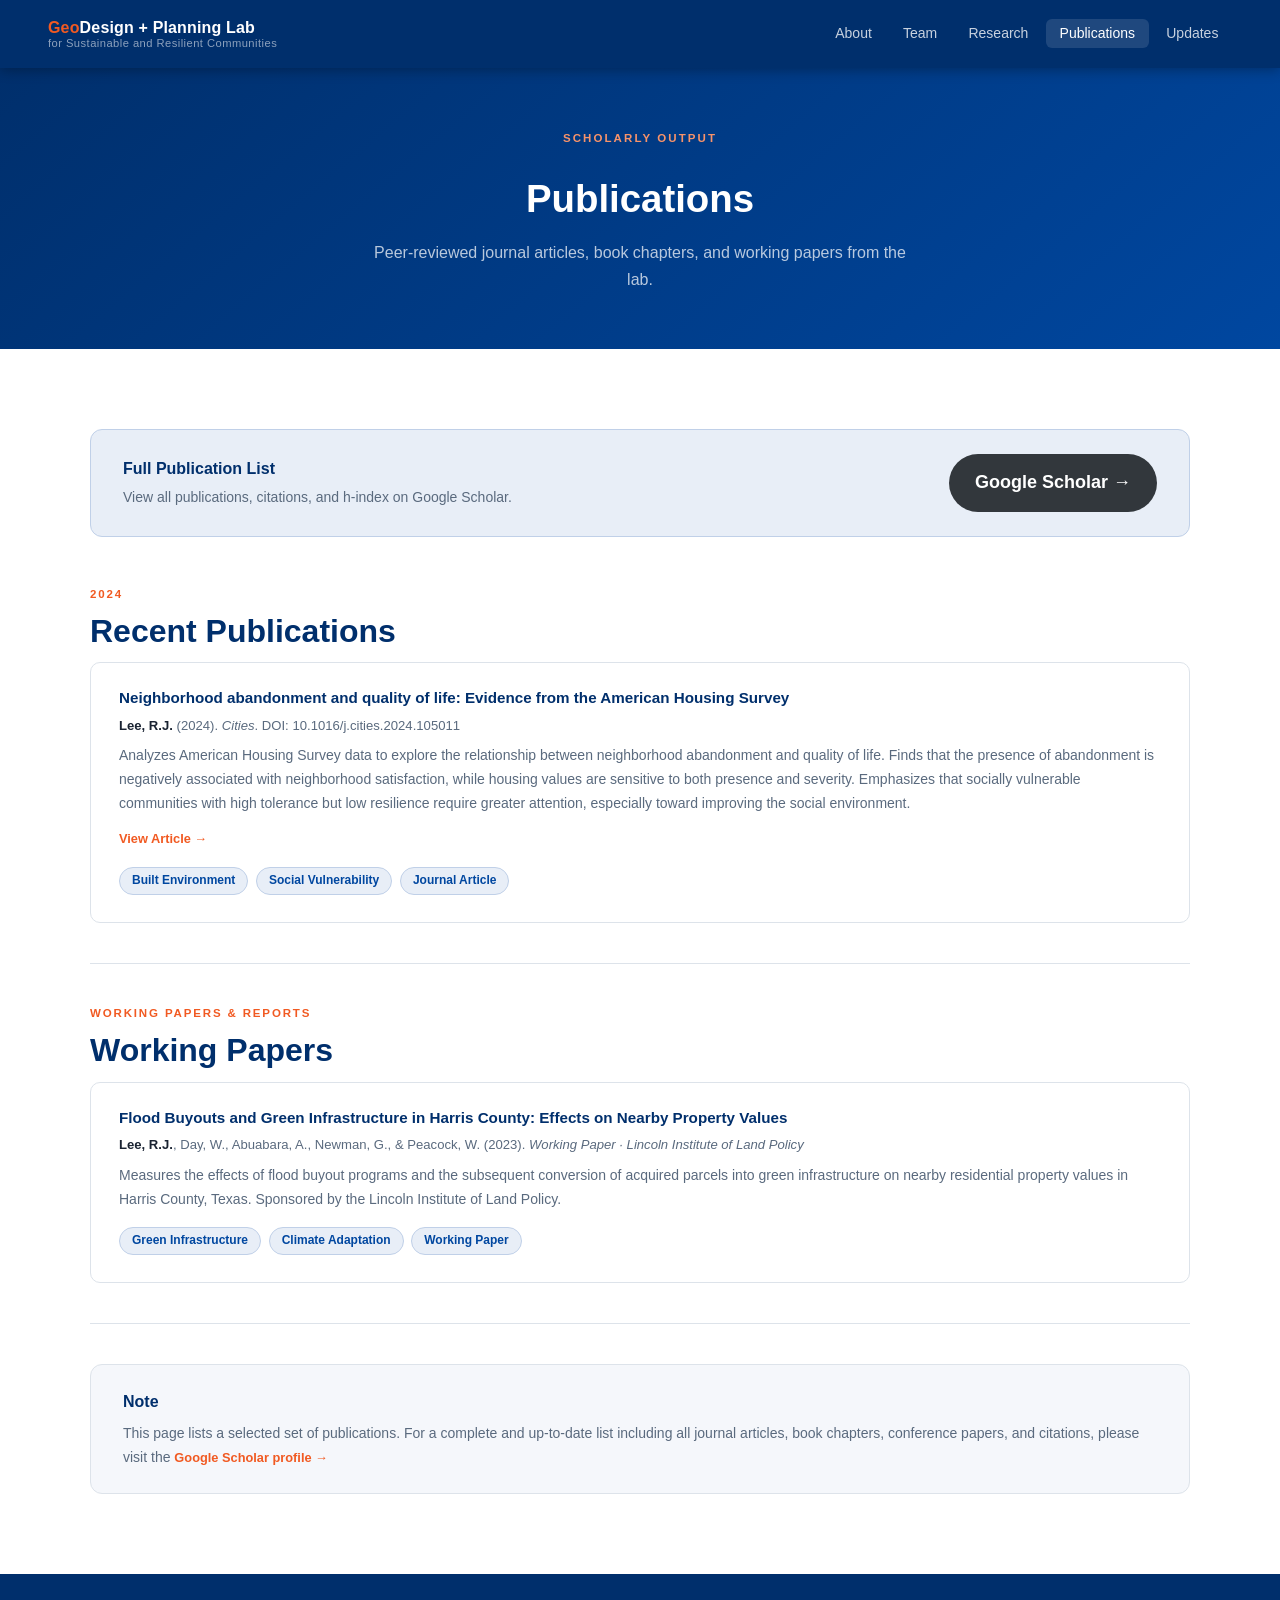
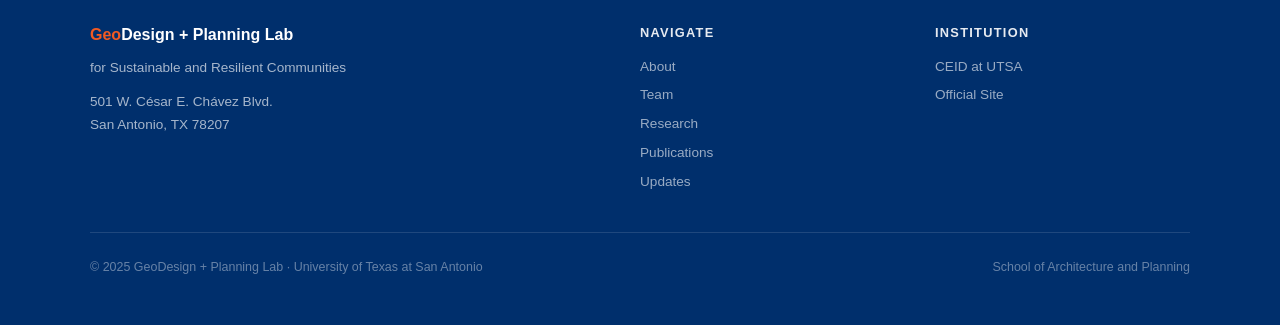
==== publications.html @ 4f8ce58e "Add full multi-page GeoDesign Lab website" ====
<!DOCTYPE html>
<html lang="en">
<head>
  <meta charset="UTF-8" />
  <meta name="viewport" content="width=device-width, initial-scale=1.0" />
  <title>Publications | GeoDesign + Planning Lab</title>
  <link rel="stylesheet" href="style.css" />
</head>
<body>

  <nav>
    <a class="nav-brand" href="index.html">
      <span class="brand-main"><span>Geo</span>Design + Planning Lab</span>
      <span class="brand-sub">for Sustainable and Resilient Communities</span>
    </a>
    <ul class="nav-links">
      <li><a href="about.html">About</a></li>
      <li><a href="team.html">Team</a></li>
      <li><a href="research.html">Research</a></li>
      <li><a href="publications.html" class="active">Publications</a></li>
      <li><a href="updates.html">Updates</a></li>
    </ul>
  </nav>

  <div class="page-hero">
    <span class="eyebrow">Scholarly Output</span>
    <h1>Publications</h1>
    <p>Peer-reviewed journal articles, book chapters, and working papers from the lab.</p>
  </div>

  <!-- SCHOLAR LINK -->
  <section class="section-white">
    <div class="inner">
      <div style="background:var(--blue-light);border:1px solid #c0d0e8;border-radius:12px;padding:1.5rem 2rem;display:flex;align-items:center;justify-content:space-between;flex-wrap:wrap;gap:1rem;margin-bottom:3rem;">
        <div>
          <div style="font-weight:700;color:var(--blue);margin-bottom:0.25rem;">Full Publication List</div>
          <div style="font-size:0.875rem;color:var(--muted);">View all publications, citations, and h-index on Google Scholar.</div>
        </div>
        <a class="btn btn-dark" href="https://scholar.google.com/citations?hl=en&user=A4CMrP0AAAAJ&view_op=list_works&sortby=pubdate" target="_blank">Google Scholar →</a>
      </div>

      <div class="section-eyebrow">2024</div>
      <h2 class="section-title">Recent Publications</h2>

      <div class="pub-entry">
        <h3>Neighborhood abandonment and quality of life: Evidence from the American Housing Survey</h3>
        <div class="pub-meta"><strong>Lee, R.J.</strong> (2024). <em>Cities</em>. DOI: 10.1016/j.cities.2024.105011</div>
        <p style="font-size:0.875rem;color:var(--muted);line-height:1.7;margin-bottom:0.6rem;">
          Analyzes American Housing Survey data to explore the relationship between neighborhood abandonment
          and quality of life. Finds that the presence of abandonment is negatively associated with
          neighborhood satisfaction, while housing values are sensitive to both presence and severity.
          Emphasizes that socially vulnerable communities with high tolerance but low resilience require
          greater attention, especially toward improving the social environment.
        </p>
        <a class="pub-link" href="https://doi.org/10.1016/j.cities.2024.105011" target="_blank">View Article →</a>
        <div style="margin-top:0.75rem;">
          <span class="tag">Built Environment</span>
          <span class="tag">Social Vulnerability</span>
          <span class="tag">Journal Article</span>
        </div>
      </div>

      <hr class="divider" />

      <div class="section-eyebrow">Working Papers &amp; Reports</div>
      <h2 class="section-title" style="margin-top:0.5rem;">Working Papers</h2>

      <div class="pub-entry">
        <h3>Flood Buyouts and Green Infrastructure in Harris County: Effects on Nearby Property Values</h3>
        <div class="pub-meta"><strong>Lee, R.J.</strong>, Day, W., Abuabara, A., Newman, G., &amp; Peacock, W. (2023). <em>Working Paper · Lincoln Institute of Land Policy</em></div>
        <p style="font-size:0.875rem;color:var(--muted);line-height:1.7;margin-bottom:0.6rem;">
          Measures the effects of flood buyout programs and the subsequent conversion of acquired parcels
          into green infrastructure on nearby residential property values in Harris County, Texas.
          Sponsored by the Lincoln Institute of Land Policy.
        </p>
        <div style="margin-top:0.75rem;">
          <span class="tag">Green Infrastructure</span>
          <span class="tag">Climate Adaptation</span>
          <span class="tag">Working Paper</span>
        </div>
      </div>

      <hr class="divider" />

      <div style="background:var(--bg);border:1px solid var(--border);border-radius:12px;padding:1.5rem 2rem;margin-top:1rem;">
        <div style="font-weight:700;color:var(--blue);margin-bottom:0.4rem;">Note</div>
        <p style="font-size:0.875rem;color:var(--muted);line-height:1.7;">
          This page lists a selected set of publications. For a complete and up-to-date list including
          all journal articles, book chapters, conference papers, and citations, please visit the
          <a class="pub-link" href="https://scholar.google.com/citations?hl=en&user=A4CMrP0AAAAJ&view_op=list_works&sortby=pubdate" target="_blank">Google Scholar profile →</a>
        </p>
      </div>

    </div>
  </section>

  <footer>
    <div class="footer-inner">
      <div>
        <div class="footer-brand"><span>Geo</span>Design + Planning Lab</div>
        <p style="margin-top:0.4rem;">for Sustainable and Resilient Communities</p>
        <p style="margin-top:0.75rem;">501 W. César E. Chávez Blvd.<br>San Antonio, TX 78207</p>
      </div>
      <div class="footer-col">
        <h4>Navigate</h4>
        <ul>
          <li><a href="about.html">About</a></li>
          <li><a href="team.html">Team</a></li>
          <li><a href="research.html">Research</a></li>
          <li><a href="publications.html">Publications</a></li>
          <li><a href="updates.html">Updates</a></li>
        </ul>
      </div>
      <div class="footer-col">
        <h4>Institution</h4>
        <ul>
          <li><a href="https://ceid.utsa.edu" target="_blank">CEID at UTSA</a></li>
          <li><a href="https://ceid.utsa.edu/geodesign-lab/" target="_blank">Official Site</a></li>
        </ul>
      </div>
    </div>
    <div class="footer-bottom">
      <span>© 2025 GeoDesign + Planning Lab · University of Texas at San Antonio</span>
      <span>School of Architecture and Planning</span>
    </div>
  </footer>

</body>
</html>
---- style.css ----
/* ── RESET ── */
*, *::before, *::after { box-sizing: border-box; margin: 0; padding: 0; }

/* ── TOKENS ── */
:root {
  --blue:        #002f6c;
  --blue-mid:    #0047a0;
  --blue-light:  #e8eef7;
  --orange:      #f15a22;
  --orange-light:#f7936a;
  --white:       #ffffff;
  --bg:          #f5f7fb;
  --text:        #1a2332;
  --muted:       #5a6a7e;
  --border:      #dde3ea;
  --card:        #ffffff;
  --pill-dark:   #32373c;
}

html { scroll-behavior: smooth; }

body {
  font-family: Helvetica, Arial, sans-serif;
  background: var(--bg);
  color: var(--text);
  line-height: 1.65;
  font-size: 16px;
}

/* ── NAV ── */
nav {
  background: var(--blue);
  position: sticky;
  top: 0;
  z-index: 200;
  display: flex;
  align-items: center;
  justify-content: space-between;
  padding: 0 3rem;
  height: 68px;
  box-shadow: 0 2px 12px rgba(0,0,0,0.3);
}

.nav-brand {
  display: flex;
  flex-direction: column;
  text-decoration: none;
  line-height: 1.2;
}

.nav-brand .brand-main {
  color: var(--white);
  font-size: 1rem;
  font-weight: 700;
  letter-spacing: 0.01em;
}

.nav-brand .brand-main span { color: var(--orange); }

.nav-brand .brand-sub {
  color: rgba(255,255,255,0.55);
  font-size: 0.7rem;
  letter-spacing: 0.04em;
}

.nav-links {
  display: flex;
  gap: 0.25rem;
  list-style: none;
}

.nav-links a {
  color: rgba(255,255,255,0.78);
  text-decoration: none;
  font-size: 0.875rem;
  font-weight: 500;
  padding: 0.4rem 0.85rem;
  border-radius: 6px;
  transition: background 0.15s, color 0.15s;
}

.nav-links a:hover,
.nav-links a.active {
  background: rgba(255,255,255,0.12);
  color: var(--white);
}

/* ── HERO ── */
.hero {
  background: linear-gradient(140deg, var(--blue) 0%, #0047a0 55%, #00356b 100%);
  color: var(--white);
  padding: 5.5rem 3rem 5rem;
  text-align: center;
}

.hero-inner { max-width: 820px; margin: 0 auto; }

.eyebrow {
  display: inline-block;
  font-size: 0.72rem;
  font-weight: 700;
  letter-spacing: 0.18em;
  text-transform: uppercase;
  color: var(--orange-light);
  margin-bottom: 1.2rem;
}

.hero h1 {
  font-size: clamp(1.9rem, 4.5vw, 3rem);
  font-weight: 800;
  line-height: 1.15;
  margin-bottom: 1.25rem;
}

.hero h1 em {
  font-style: normal;
  color: var(--orange);
}

.hero p {
  font-size: 1.05rem;
  color: rgba(255,255,255,0.75);
  max-width: 620px;
  margin: 0 auto 2.25rem;
}

/* ── PAGE HERO (subpages) ── */
.page-hero {
  background: linear-gradient(140deg, var(--blue) 0%, #0047a0 100%);
  color: var(--white);
  padding: 3.5rem 3rem;
  text-align: center;
}

.page-hero h1 {
  font-size: clamp(1.6rem, 3.5vw, 2.4rem);
  font-weight: 800;
  margin-bottom: 0.6rem;
}

.page-hero p {
  color: rgba(255,255,255,0.72);
  font-size: 1rem;
  max-width: 560px;
  margin: 0 auto;
}

/* ── BUTTONS ── */
.btn {
  display: inline-block;
  padding: calc(0.667em + 2px) calc(1.333em + 2px);
  border-radius: 9999px;
  font-size: 1.125em;
  font-weight: 600;
  text-decoration: none;
  transition: opacity 0.15s, transform 0.12s;
  cursor: pointer;
  border: none;
}

.btn:hover { opacity: 0.85; transform: translateY(-1px); }

.btn-dark  { background: var(--pill-dark); color: var(--white); }
.btn-orange{ background: var(--orange);    color: var(--white); }
.btn-outline{
  background: transparent;
  border: 2px solid rgba(255,255,255,0.55);
  color: var(--white);
}

/* ── SECTIONS ── */
section { padding: 5rem 3rem; }
.section-white { background: var(--white); }
.section-blue  { background: var(--blue); color: var(--white); }

.inner { max-width: 1100px; margin: 0 auto; }

.section-eyebrow {
  font-size: 0.72rem;
  font-weight: 700;
  letter-spacing: 0.16em;
  text-transform: uppercase;
  color: var(--orange);
  margin-bottom: 0.5rem;
}

.section-title {
  font-size: clamp(1.45rem, 2.8vw, 2rem);
  font-weight: 800;
  color: var(--blue);
  margin-bottom: 0.75rem;
  line-height: 1.2;
}

.section-title.light { color: var(--white); }

.section-desc {
  color: var(--muted);
  font-size: 1rem;
  max-width: 680px;
  margin-bottom: 2.5rem;
}

.section-desc.light { color: rgba(255,255,255,0.72); }

/* ── CARDS ── */
.grid-4 { display: grid; grid-template-columns: repeat(auto-fit, minmax(220px, 1fr)); gap: 1.5rem; }
.grid-3 { display: grid; grid-template-columns: repeat(auto-fit, minmax(280px, 1fr)); gap: 1.5rem; }
.grid-2 { display: grid; grid-template-columns: repeat(auto-fit, minmax(340px, 1fr)); gap: 2rem; }

.card {
  background: var(--card);
  border: 1px solid var(--border);
  border-radius: 12px;
  padding: 1.75rem;
  transition: box-shadow 0.2s, transform 0.15s;
}

.card:hover {
  box-shadow: 0 8px 28px rgba(0,0,0,0.1);
  transform: translateY(-2px);
}

.card-top-bar { border-top: 4px solid var(--orange); border-radius: 12px 12px 0 0; }

.card-icon {
  width: 48px; height: 48px;
  background: rgba(241,90,34,0.1);
  border-radius: 10px;
  display: flex; align-items: center; justify-content: center;
  font-size: 1.5rem;
  margin-bottom: 1rem;
}

.card h3 {
  font-size: 1rem;
  font-weight: 700;
  color: var(--blue);
  margin-bottom: 0.5rem;
}

.card p {
  font-size: 0.875rem;
  color: var(--muted);
  line-height: 1.7;
}

/* ── TAGS ── */
.tag {
  display: inline-block;
  background: var(--blue-light);
  color: var(--blue-mid);
  border: 1px solid #c0d0e8;
  border-radius: 9999px;
  padding: 0.2rem 0.75rem;
  font-size: 0.75rem;
  font-weight: 600;
  margin: 0.2rem 0.2rem 0.2rem 0;
}

.tag-orange {
  background: rgba(241,90,34,0.1);
  color: var(--orange);
  border-color: rgba(241,90,34,0.25);
}

/* ── TEAM CARDS ── */
.team-card {
  background: var(--card);
  border: 1px solid var(--border);
  border-radius: 12px;
  overflow: hidden;
  transition: box-shadow 0.2s, transform 0.15s;
}

.team-card:hover {
  box-shadow: 0 8px 28px rgba(0,0,0,0.1);
  transform: translateY(-2px);
}

.team-avatar {
  background: linear-gradient(135deg, var(--blue), var(--blue-mid));
  height: 140px;
  display: flex; align-items: center; justify-content: center;
  font-size: 2.5rem;
  font-weight: 800;
  color: var(--white);
  letter-spacing: 0.02em;
}

.team-info { padding: 1.4rem; }

.team-info h3 {
  font-size: 1rem;
  font-weight: 700;
  color: var(--blue);
  margin-bottom: 0.2rem;
}

.team-role {
  font-size: 0.8rem;
  color: var(--orange);
  font-weight: 600;
  margin-bottom: 0.75rem;
}

.team-bio {
  font-size: 0.845rem;
  color: var(--muted);
  line-height: 1.65;
}

/* ── RESEARCH PROJECT ── */
.project-card {
  background: var(--card);
  border: 1px solid var(--border);
  border-left: 5px solid var(--orange);
  border-radius: 0 12px 12px 0;
  padding: 1.75rem;
  margin-bottom: 1.25rem;
  transition: box-shadow 0.2s;
}

.project-card:hover { box-shadow: 0 6px 20px rgba(0,0,0,0.09); }

.project-card h3 {
  font-size: 1rem;
  font-weight: 700;
  color: var(--blue);
  margin-bottom: 0.4rem;
}

.project-team {
  font-size: 0.8rem;
  color: var(--muted);
  margin-bottom: 0.6rem;
  font-style: italic;
}

.project-card p {
  font-size: 0.875rem;
  color: var(--muted);
  margin-bottom: 0.75rem;
  line-height: 1.7;
}

.tag-row { display: flex; flex-wrap: wrap; gap: 0.3rem; }

/* ── PUBLICATIONS ── */
.pub-entry {
  background: var(--card);
  border: 1px solid var(--border);
  border-radius: 10px;
  padding: 1.5rem 1.75rem;
  margin-bottom: 1rem;
  transition: box-shadow 0.2s;
}

.pub-entry:hover { box-shadow: 0 4px 16px rgba(0,0,0,0.08); }

.pub-entry h3 {
  font-size: 0.95rem;
  font-weight: 700;
  color: var(--blue);
  margin-bottom: 0.35rem;
  line-height: 1.45;
}

.pub-meta {
  font-size: 0.82rem;
  color: var(--muted);
  margin-bottom: 0.5rem;
}

.pub-meta strong { color: var(--text); }

.pub-link {
  font-size: 0.8rem;
  color: var(--orange);
  text-decoration: none;
  font-weight: 600;
}

.pub-link:hover { text-decoration: underline; }

/* ── UPDATES ── */
.update-card {
  background: var(--card);
  border: 1px solid var(--border);
  border-radius: 12px;
  padding: 1.75rem;
  margin-bottom: 1.5rem;
}

.update-date {
  font-size: 0.78rem;
  font-weight: 700;
  color: var(--orange);
  letter-spacing: 0.06em;
  text-transform: uppercase;
  margin-bottom: 0.5rem;
}

.update-card h3 {
  font-size: 1.05rem;
  font-weight: 700;
  color: var(--blue);
  margin-bottom: 0.6rem;
}

.update-card p {
  font-size: 0.9rem;
  color: var(--muted);
  line-height: 1.7;
}

/* ── AFFILIATIONS STRIP ── */
.affil-strip {
  display: flex;
  flex-wrap: wrap;
  gap: 1rem;
  margin-top: 1.5rem;
}

.affil-badge {
  background: var(--blue-light);
  color: var(--blue);
  border: 1px solid #c0d0e8;
  border-radius: 8px;
  padding: 0.5rem 1.1rem;
  font-size: 0.83rem;
  font-weight: 600;
}

/* ── FOOTER ── */
footer {
  background: var(--blue);
  color: rgba(255,255,255,0.65);
  padding: 3rem;
  font-size: 0.85rem;
}

.footer-inner {
  max-width: 1100px;
  margin: 0 auto;
  display: grid;
  grid-template-columns: 2fr 1fr 1fr;
  gap: 2.5rem;
}

.footer-brand { color: var(--white); font-size: 1rem; font-weight: 700; margin-bottom: 0.5rem; }
.footer-brand span { color: var(--orange); }

.footer-col h4 {
  color: rgba(255,255,255,0.9);
  font-size: 0.8rem;
  font-weight: 700;
  letter-spacing: 0.1em;
  text-transform: uppercase;
  margin-bottom: 0.75rem;
}

.footer-col ul { list-style: none; }
.footer-col ul li { margin-bottom: 0.4rem; }
.footer-col ul a {
  color: rgba(255,255,255,0.6);
  text-decoration: none;
  font-size: 0.85rem;
  transition: color 0.15s;
}
.footer-col ul a:hover { color: var(--orange-light); }

.footer-bottom {
  max-width: 1100px;
  margin: 2rem auto 0;
  padding-top: 1.5rem;
  border-top: 1px solid rgba(255,255,255,0.12);
  display: flex;
  justify-content: space-between;
  align-items: center;
  font-size: 0.78rem;
  color: rgba(255,255,255,0.4);
  flex-wrap: wrap;
  gap: 0.5rem;
}

/* ── DIVIDER ── */
.divider {
  border: none;
  border-top: 1px solid var(--border);
  margin: 2.5rem 0;
}

/* ── RESPONSIVE ── */
@media (max-width: 768px) {
  nav { padding: 0 1.25rem; }
  .nav-links { gap: 0; }
  .nav-links a { padding: 0.35rem 0.6rem; font-size: 0.8rem; }
  section { padding: 3.5rem 1.25rem; }
  .hero, .page-hero { padding: 3.5rem 1.25rem; }
  .footer-inner { grid-template-columns: 1fr; gap: 1.5rem; }
  footer { padding: 2rem 1.25rem; }
}
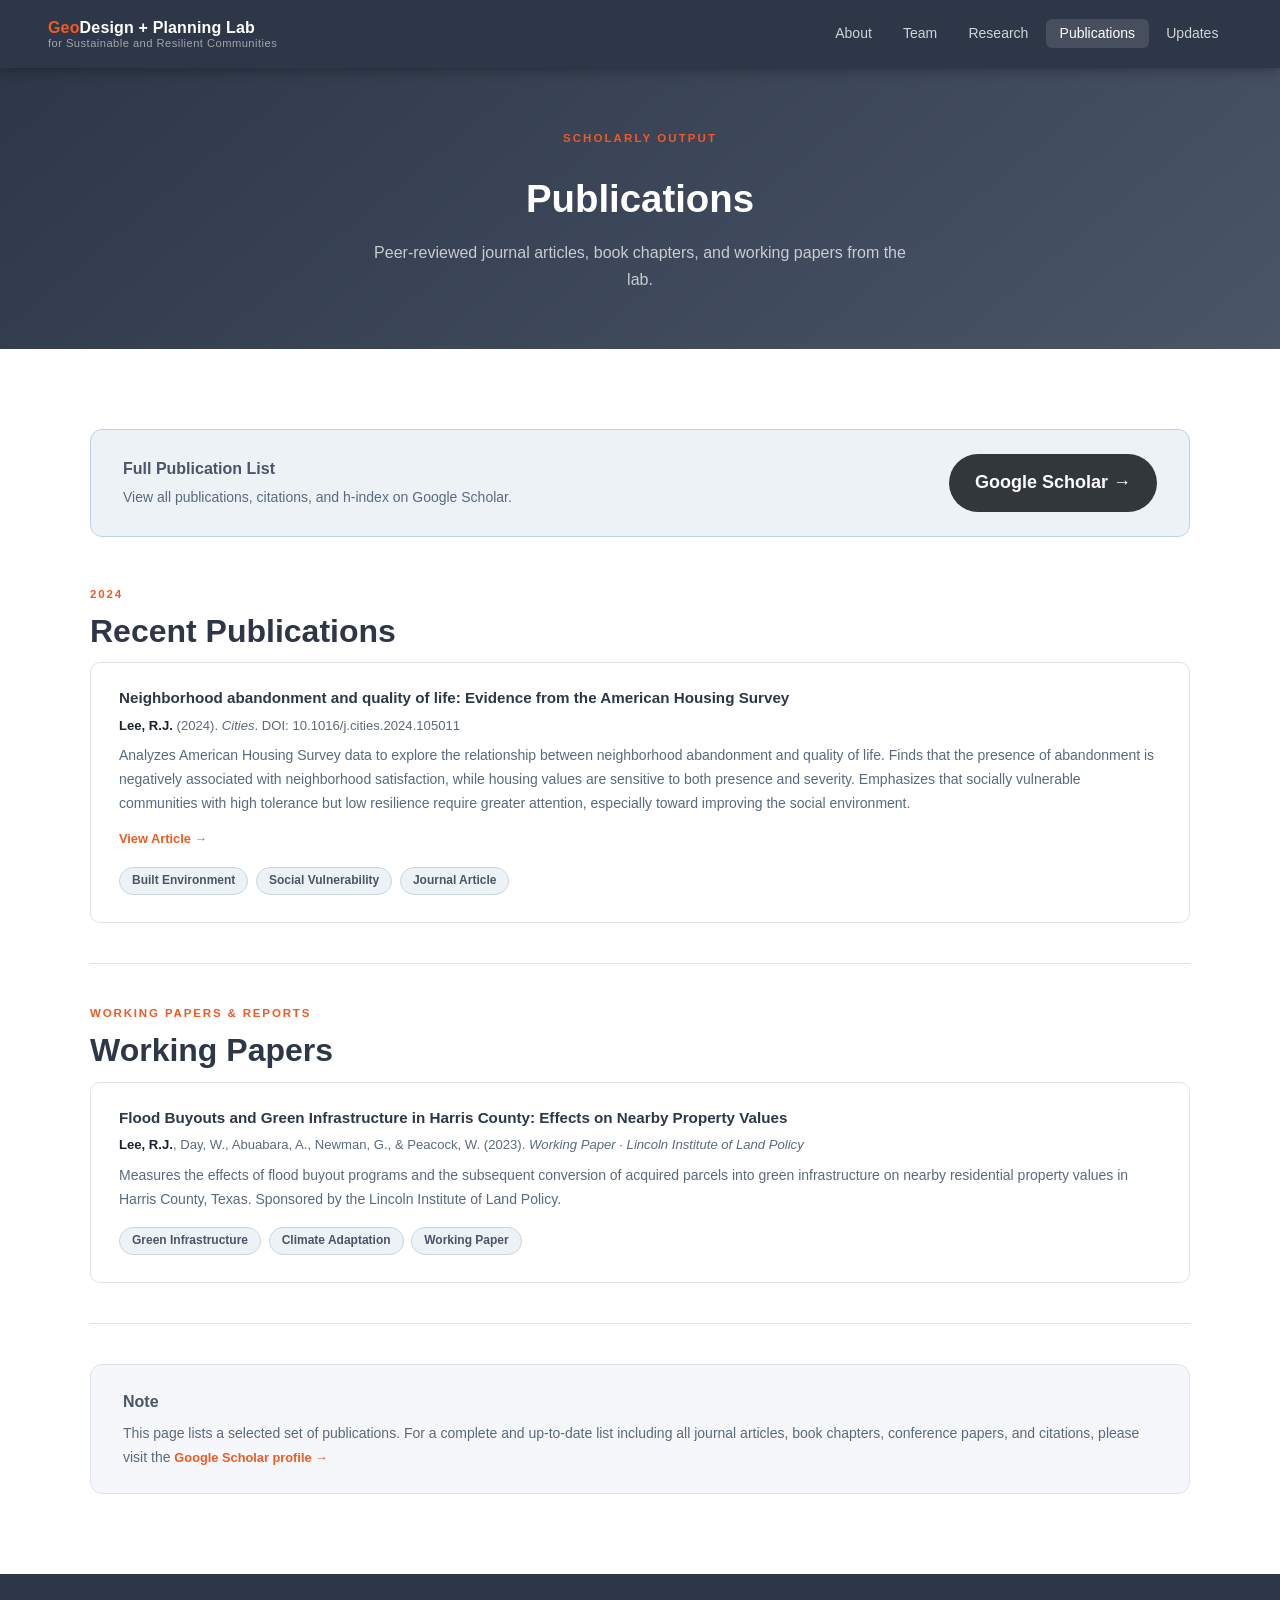
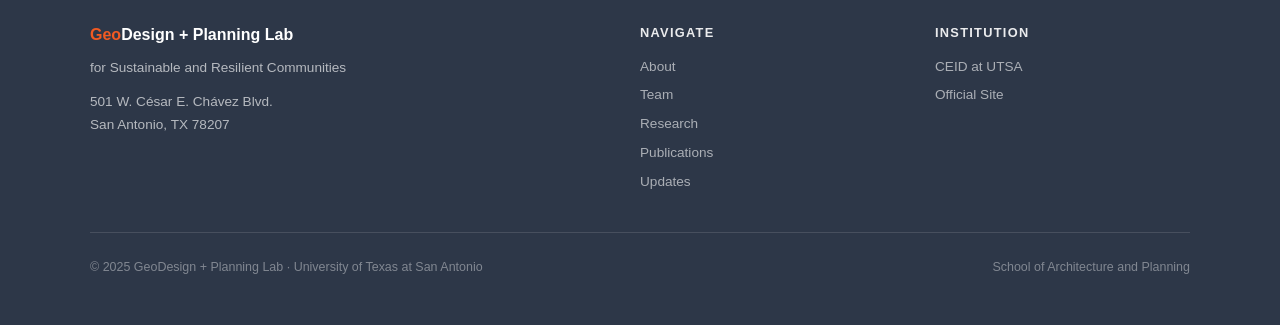
==== commit 6e75c488: "Delete about.html and redirect About nav link to index.html" ====
--- a/publications.html
+++ b/publications.html
@@ -14,7 +14,7 @@
       <span class="brand-sub">for Sustainable and Resilient Communities</span>
     </a>
     <ul class="nav-links">
-      <li><a href="about.html">About</a></li>
+      <li><a href="index.html">About</a></li>
       <li><a href="team.html">Team</a></li>
       <li><a href="research.html">Research</a></li>
       <li><a href="publications.html" class="active">Publications</a></li>
@@ -104,7 +104,7 @@
       <div class="footer-col">
         <h4>Navigate</h4>
         <ul>
-          <li><a href="about.html">About</a></li>
+          <li><a href="index.html">About</a></li>
           <li><a href="team.html">Team</a></li>
           <li><a href="research.html">Research</a></li>
           <li><a href="publications.html">Publications</a></li>
--- a/style.css
+++ b/style.css
@@ -3,9 +3,9 @@
 
 /* ── TOKENS ── */
 :root {
-  --blue:        #002f6c;
-  --blue-mid:    #0047a0;
-  --blue-light:  #e8eef7;
+  --blue:        #4a5568;
+  --blue-mid:    #718096;
+  --blue-light:  #edf2f7;
   --orange:      #f15a22;
   --orange-light:#f7936a;
   --white:       #ffffff;
@@ -15,6 +15,7 @@
   --border:      #dde3ea;
   --card:        #ffffff;
   --pill-dark:   #32373c;
+  --dark:        #2d3748;
 }
 
 html { scroll-behavior: smooth; }
@@ -29,7 +30,7 @@
 
 /* ── NAV ── */
 nav {
-  background: var(--blue);
+  background: var(--dark);
   position: sticky;
   top: 0;
   z-index: 200;
@@ -87,10 +88,11 @@
 
 /* ── HERO ── */
 .hero {
-  background: linear-gradient(140deg, var(--blue) 0%, #0047a0 55%, #00356b 100%);
-  color: var(--white);
+  background: #edf2f7;
+  color: var(--text);
   padding: 5.5rem 3rem 5rem;
   text-align: center;
+  border-bottom: 1px solid var(--border);
 }
 
 .hero-inner { max-width: 820px; margin: 0 auto; }
@@ -101,7 +103,7 @@
   font-weight: 700;
   letter-spacing: 0.18em;
   text-transform: uppercase;
-  color: var(--orange-light);
+  color: var(--orange);
   margin-bottom: 1.2rem;
 }
 
@@ -110,6 +112,7 @@
   font-weight: 800;
   line-height: 1.15;
   margin-bottom: 1.25rem;
+  color: var(--dark);
 }
 
 .hero h1 em {
@@ -119,14 +122,14 @@
 
 .hero p {
   font-size: 1.05rem;
-  color: rgba(255,255,255,0.75);
+  color: var(--muted);
   max-width: 620px;
   margin: 0 auto 2.25rem;
 }
 
 /* ── PAGE HERO (subpages) ── */
 .page-hero {
-  background: linear-gradient(140deg, var(--blue) 0%, #0047a0 100%);
+  background: linear-gradient(140deg, var(--dark) 0%, #4a5568 100%);
   color: var(--white);
   padding: 3.5rem 3rem;
   text-align: center;
@@ -171,7 +174,7 @@
 /* ── SECTIONS ── */
 section { padding: 5rem 3rem; }
 .section-white { background: var(--white); }
-.section-blue  { background: var(--blue); color: var(--white); }
+.section-gray  { background: var(--dark); color: var(--white); }
 
 .inner { max-width: 1100px; margin: 0 auto; }
 
@@ -187,7 +190,7 @@
 .section-title {
   font-size: clamp(1.45rem, 2.8vw, 2rem);
   font-weight: 800;
-  color: var(--blue);
+  color: var(--dark);
   margin-bottom: 0.75rem;
   line-height: 1.2;
 }
@@ -235,7 +238,7 @@
 .card h3 {
   font-size: 1rem;
   font-weight: 700;
-  color: var(--blue);
+  color: var(--dark);
   margin-bottom: 0.5rem;
 }
 
@@ -249,8 +252,8 @@
 .tag {
   display: inline-block;
   background: var(--blue-light);
-  color: var(--blue-mid);
-  border: 1px solid #c0d0e8;
+  color: var(--blue);
+  border: 1px solid #cbd5e0;
   border-radius: 9999px;
   padding: 0.2rem 0.75rem;
   font-size: 0.75rem;
@@ -279,7 +282,7 @@
 }
 
 .team-avatar {
-  background: linear-gradient(135deg, var(--blue), var(--blue-mid));
+  background: linear-gradient(135deg, var(--dark), var(--blue));
   height: 140px;
   display: flex; align-items: center; justify-content: center;
   font-size: 2.5rem;
@@ -293,7 +296,7 @@
 .team-info h3 {
   font-size: 1rem;
   font-weight: 700;
-  color: var(--blue);
+  color: var(--dark);
   margin-bottom: 0.2rem;
 }
 
@@ -326,7 +329,7 @@
 .project-card h3 {
   font-size: 1rem;
   font-weight: 700;
-  color: var(--blue);
+  color: var(--dark);
   margin-bottom: 0.4rem;
 }
 
@@ -361,7 +364,7 @@
 .pub-entry h3 {
   font-size: 0.95rem;
   font-weight: 700;
-  color: var(--blue);
+  color: var(--dark);
   margin-bottom: 0.35rem;
   line-height: 1.45;
 }
@@ -404,7 +407,7 @@
 .update-card h3 {
   font-size: 1.05rem;
   font-weight: 700;
-  color: var(--blue);
+  color: var(--dark);
   margin-bottom: 0.6rem;
 }
 
@@ -424,8 +427,8 @@
 
 .affil-badge {
   background: var(--blue-light);
-  color: var(--blue);
-  border: 1px solid #c0d0e8;
+  color: var(--dark);
+  border: 1px solid #cbd5e0;
   border-radius: 8px;
   padding: 0.5rem 1.1rem;
   font-size: 0.83rem;
@@ -434,7 +437,7 @@
 
 /* ── FOOTER ── */
 footer {
-  background: var(--blue);
+  background: var(--dark);
   color: rgba(255,255,255,0.65);
   padding: 3rem;
   font-size: 0.85rem;
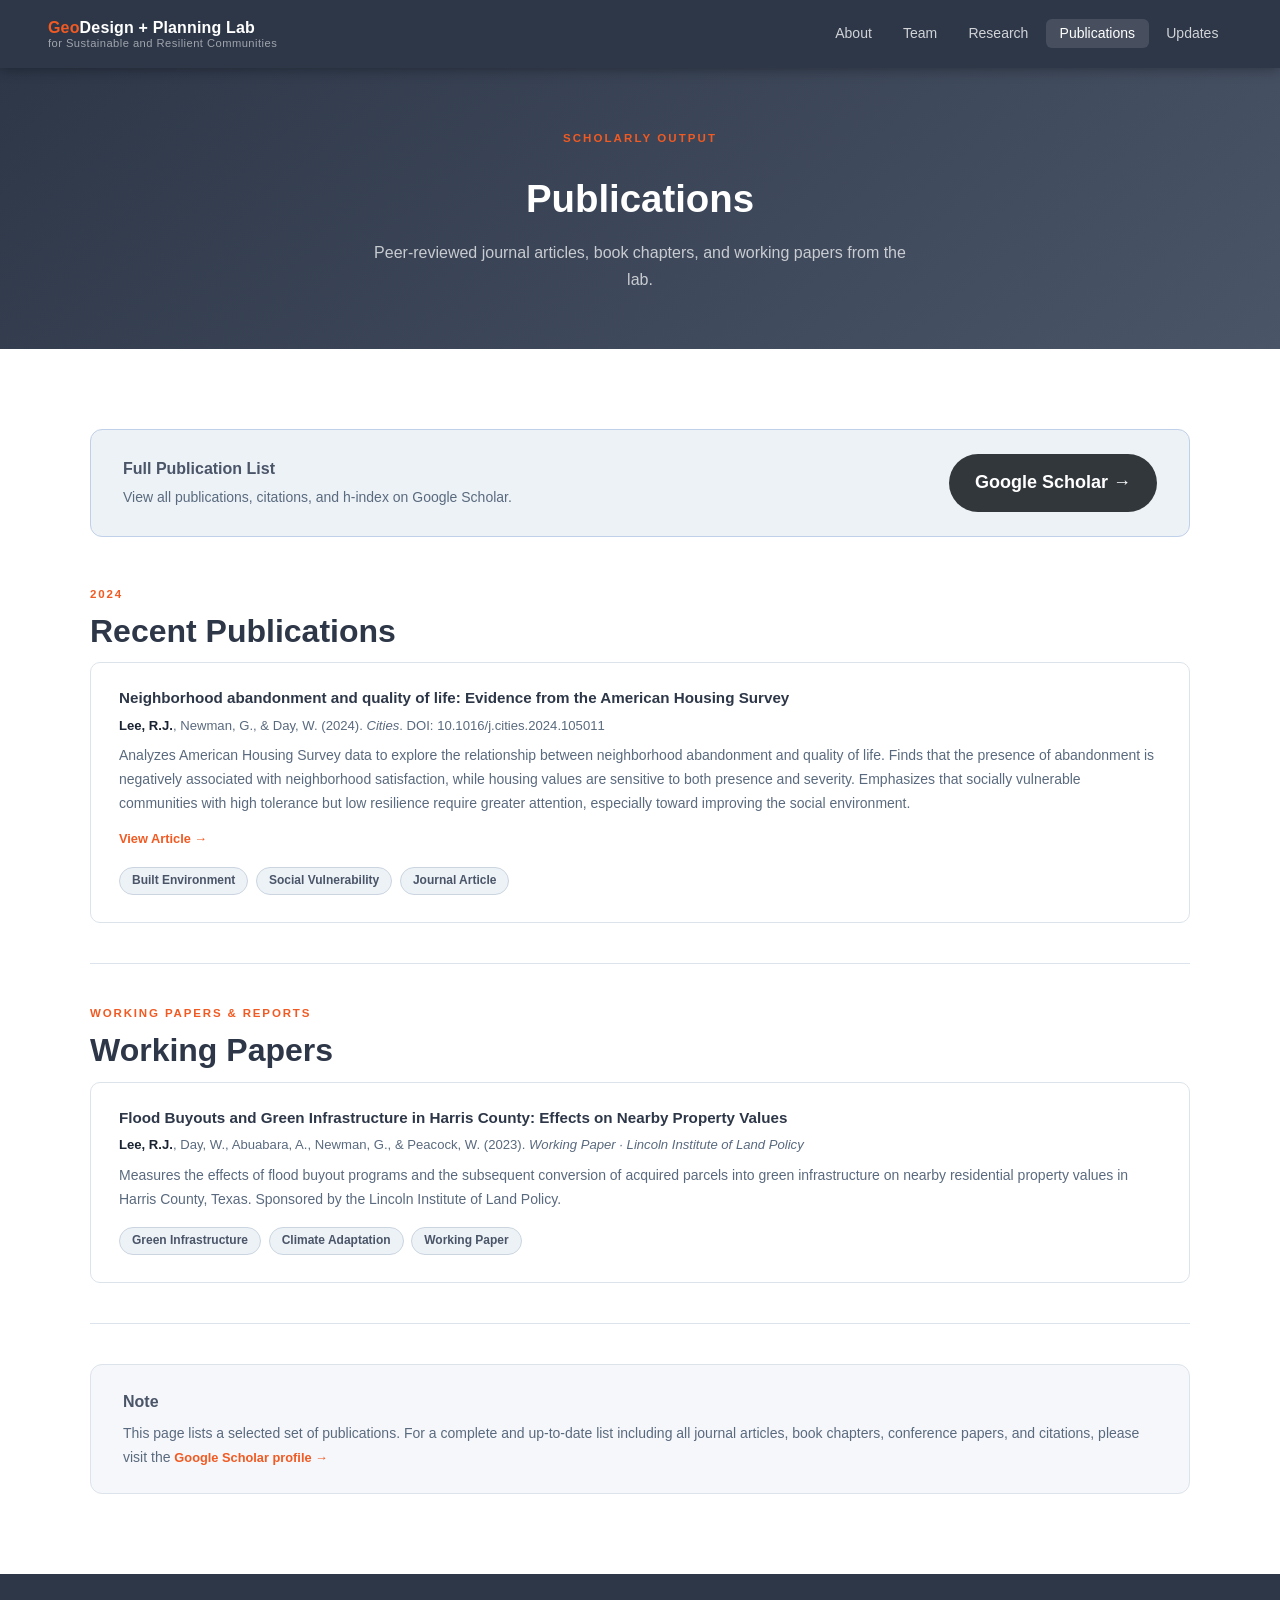
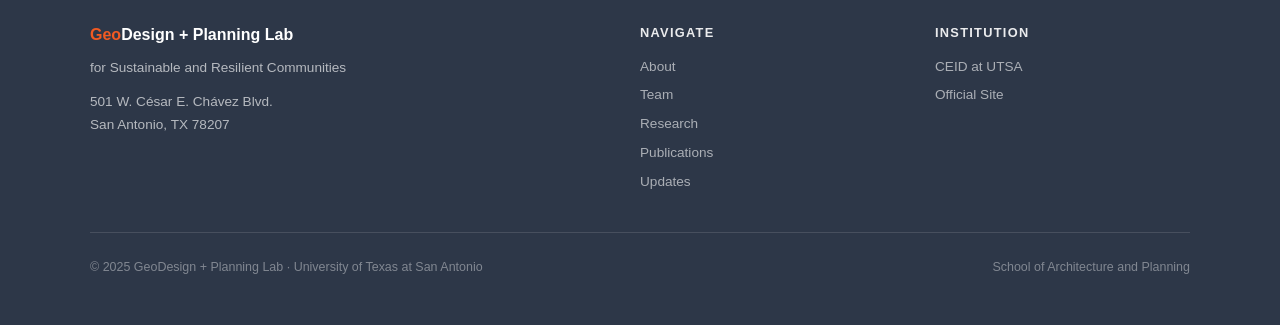
==== commit a4fc6428: "Add co-authors to Cities 2024 publication" ====
--- a/publications.html
+++ b/publications.html
@@ -44,7 +44,7 @@
 
       <div class="pub-entry">
         <h3>Neighborhood abandonment and quality of life: Evidence from the American Housing Survey</h3>
-        <div class="pub-meta"><strong>Lee, R.J.</strong> (2024). <em>Cities</em>. DOI: 10.1016/j.cities.2024.105011</div>
+        <div class="pub-meta"><strong>Lee, R.J.</strong>, Newman, G., &amp; Day, W. (2024). <em>Cities</em>. DOI: 10.1016/j.cities.2024.105011</div>
         <p style="font-size:0.875rem;color:var(--muted);line-height:1.7;margin-bottom:0.6rem;">
           Analyzes American Housing Survey data to explore the relationship between neighborhood abandonment
           and quality of life. Finds that the presence of abandonment is negatively associated with
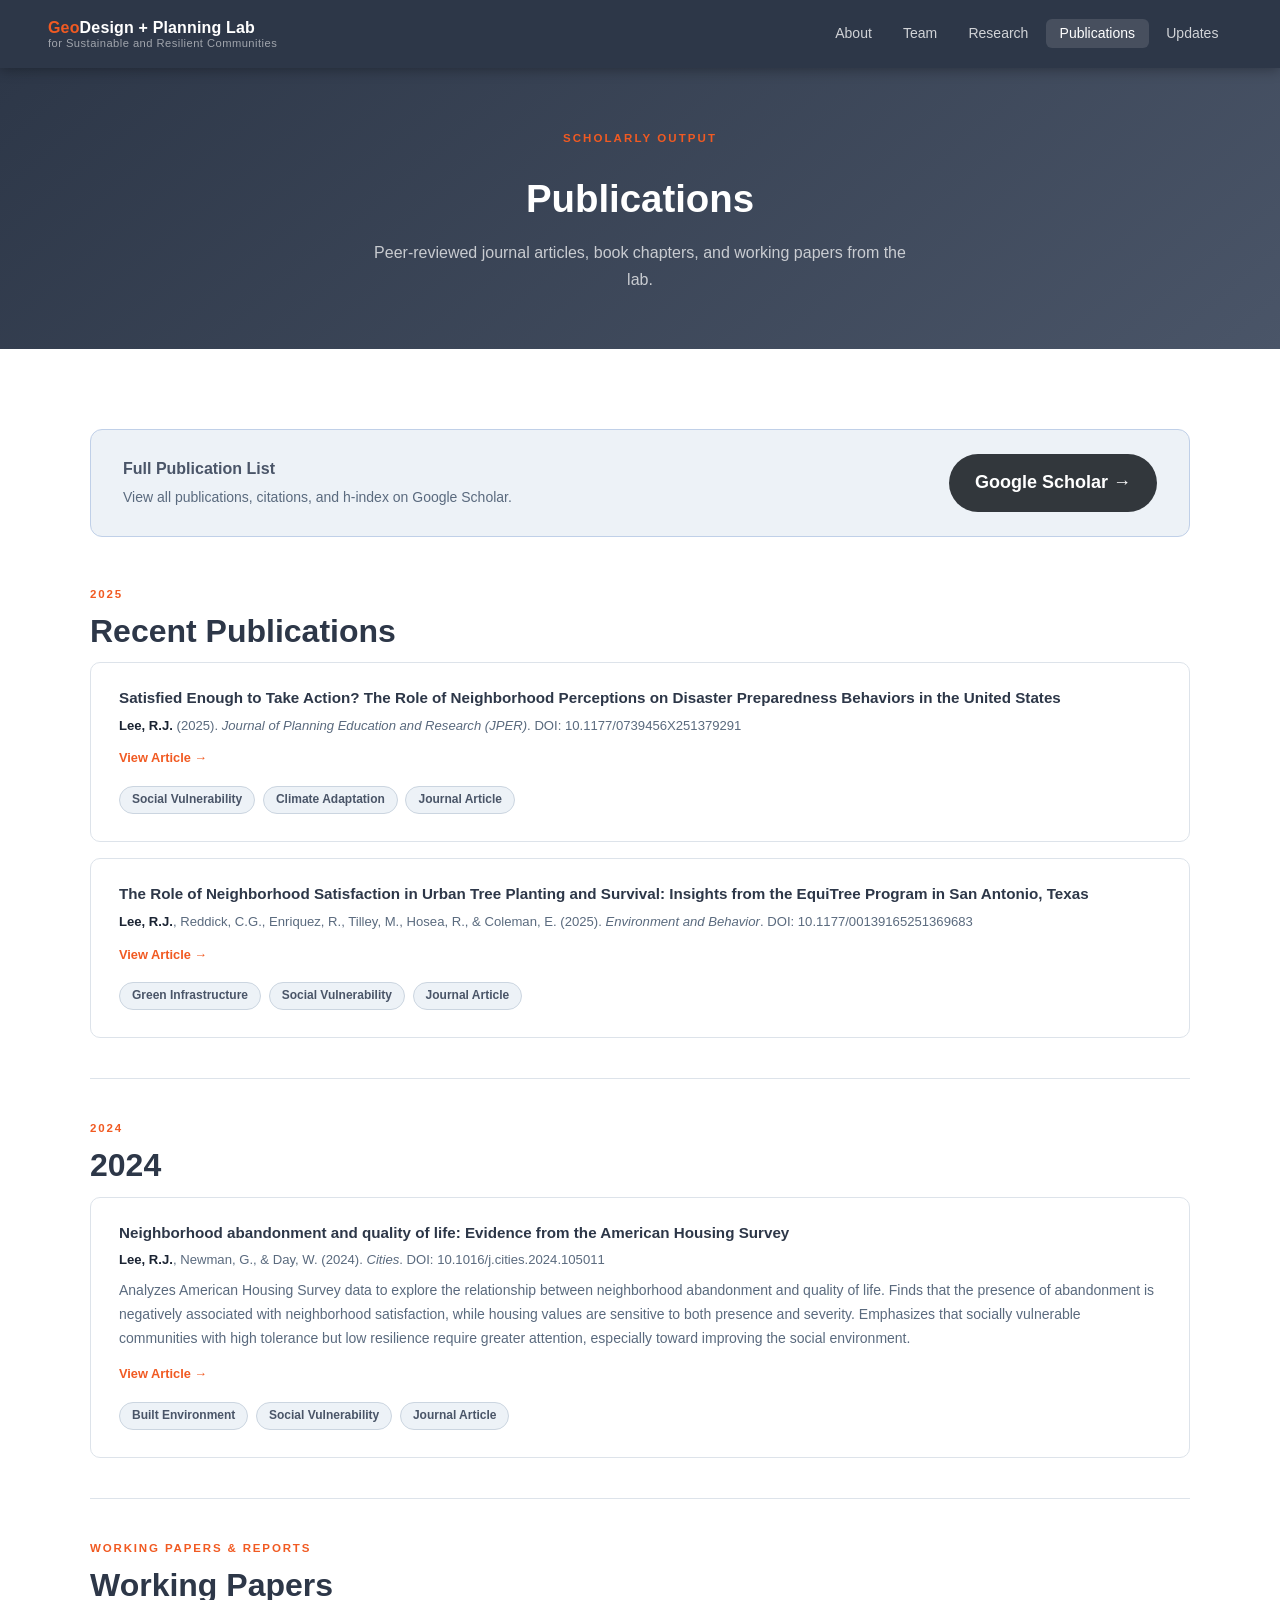
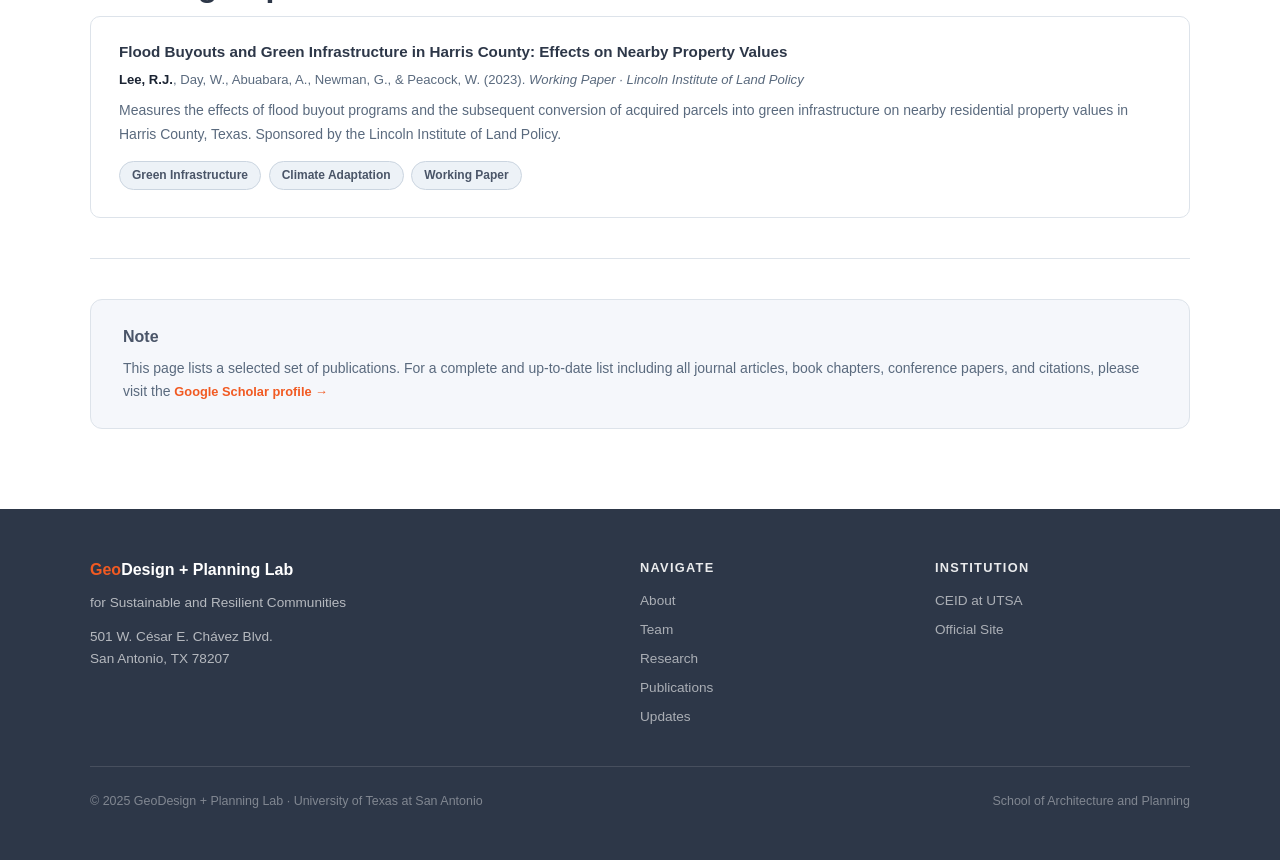
==== commit 5053f3af: "Add 2025 publications to publications page" ====
--- a/publications.html
+++ b/publications.html
@@ -39,8 +39,35 @@
         <a class="btn btn-dark" href="https://scholar.google.com/citations?hl=en&user=A4CMrP0AAAAJ&view_op=list_works&sortby=pubdate" target="_blank">Google Scholar →</a>
       </div>
 
+      <div class="section-eyebrow">2025</div>
+      <h2 class="section-title">Recent Publications</h2>
+
+      <div class="pub-entry">
+        <h3>Satisfied Enough to Take Action? The Role of Neighborhood Perceptions on Disaster Preparedness Behaviors in the United States</h3>
+        <div class="pub-meta"><strong>Lee, R.J.</strong> (2025). <em>Journal of Planning Education and Research (JPER)</em>. DOI: 10.1177/0739456X251379291</div>
+        <a class="pub-link" href="https://journals.sagepub.com/doi/10.1177/0739456X251379291" target="_blank">View Article →</a>
+        <div style="margin-top:0.75rem;">
+          <span class="tag">Social Vulnerability</span>
+          <span class="tag">Climate Adaptation</span>
+          <span class="tag">Journal Article</span>
+        </div>
+      </div>
+
+      <div class="pub-entry">
+        <h3>The Role of Neighborhood Satisfaction in Urban Tree Planting and Survival: Insights from the EquiTree Program in San Antonio, Texas</h3>
+        <div class="pub-meta"><strong>Lee, R.J.</strong>, Reddick, C.G., Enriquez, R., Tilley, M., Hosea, R., &amp; Coleman, E. (2025). <em>Environment and Behavior</em>. DOI: 10.1177/00139165251369683</div>
+        <a class="pub-link" href="https://journals.sagepub.com/doi/10.1177/00139165251369683" target="_blank">View Article →</a>
+        <div style="margin-top:0.75rem;">
+          <span class="tag">Green Infrastructure</span>
+          <span class="tag">Social Vulnerability</span>
+          <span class="tag">Journal Article</span>
+        </div>
+      </div>
+
+      <hr class="divider" />
+
       <div class="section-eyebrow">2024</div>
-      <h2 class="section-title">Recent Publications</h2>
+      <h2 class="section-title" style="margin-top:0.5rem;">2024</h2>
 
       <div class="pub-entry">
         <h3>Neighborhood abandonment and quality of life: Evidence from the American Housing Survey</h3>
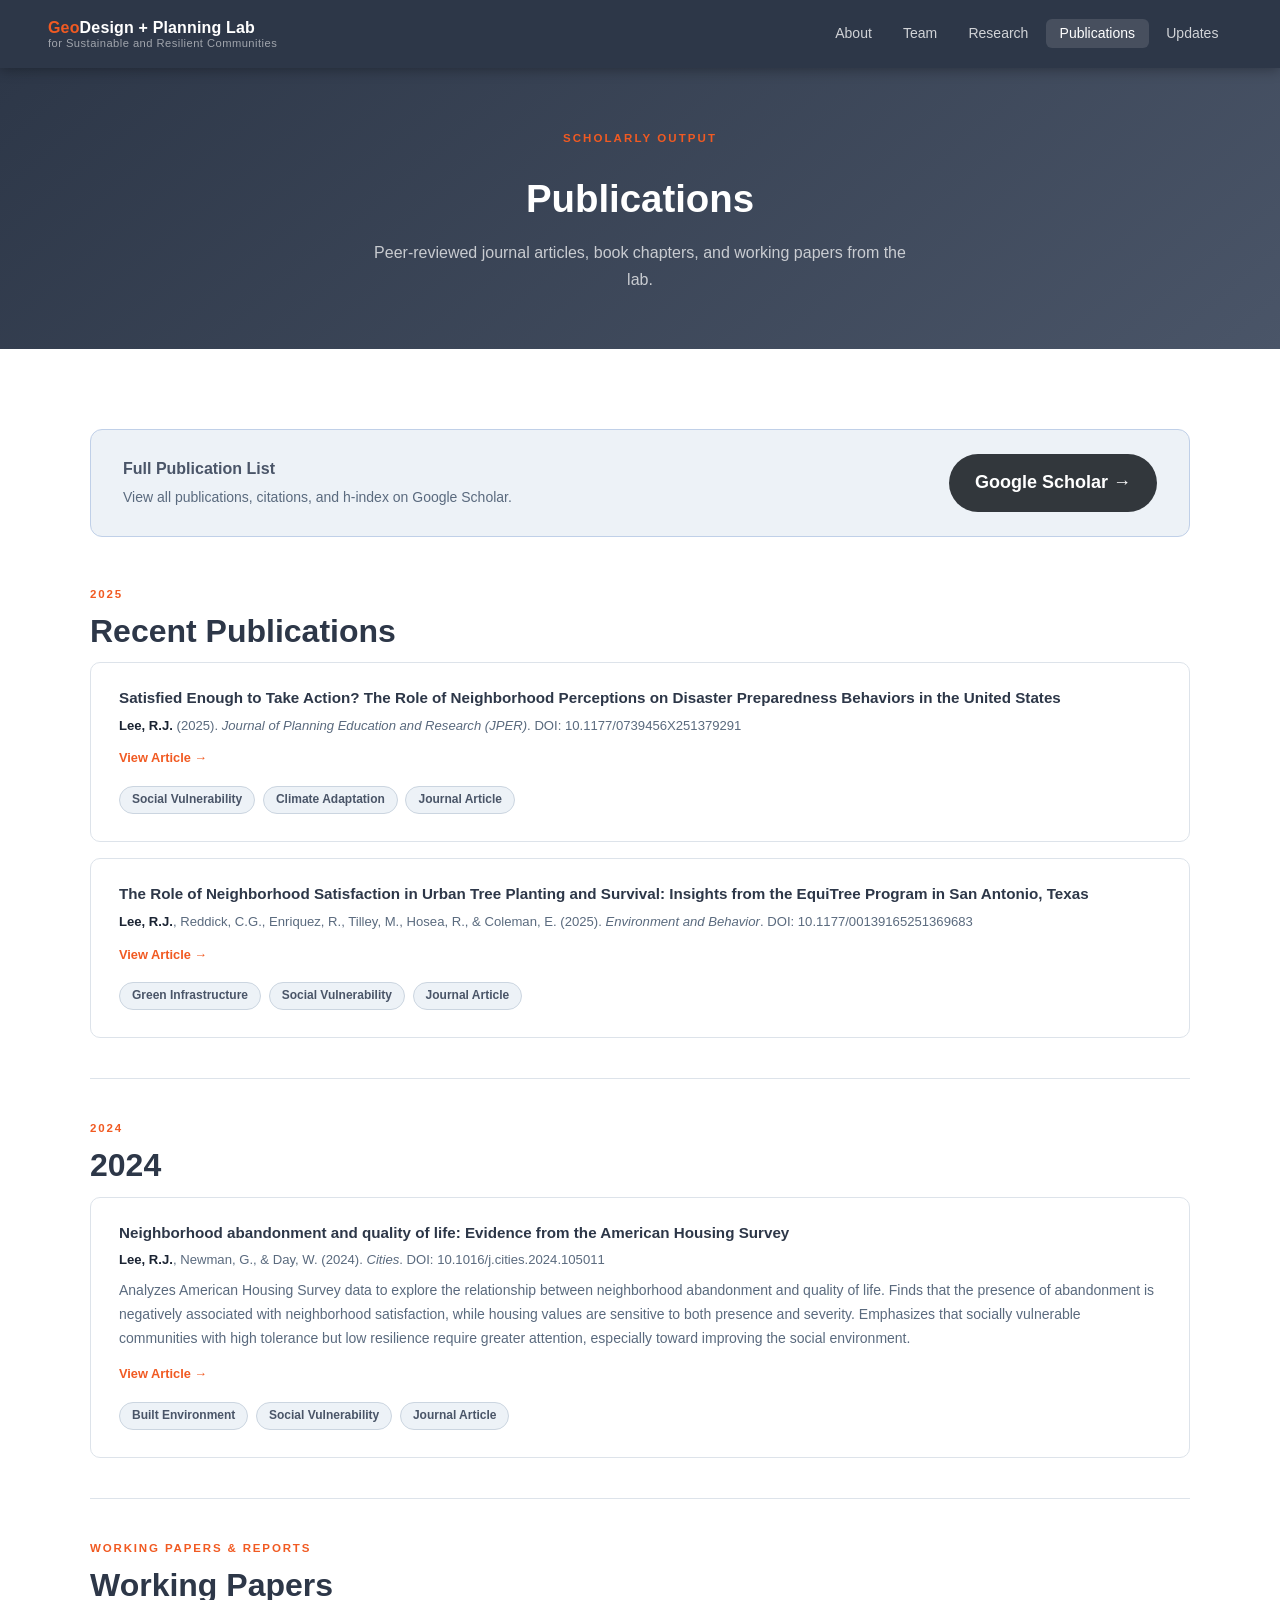
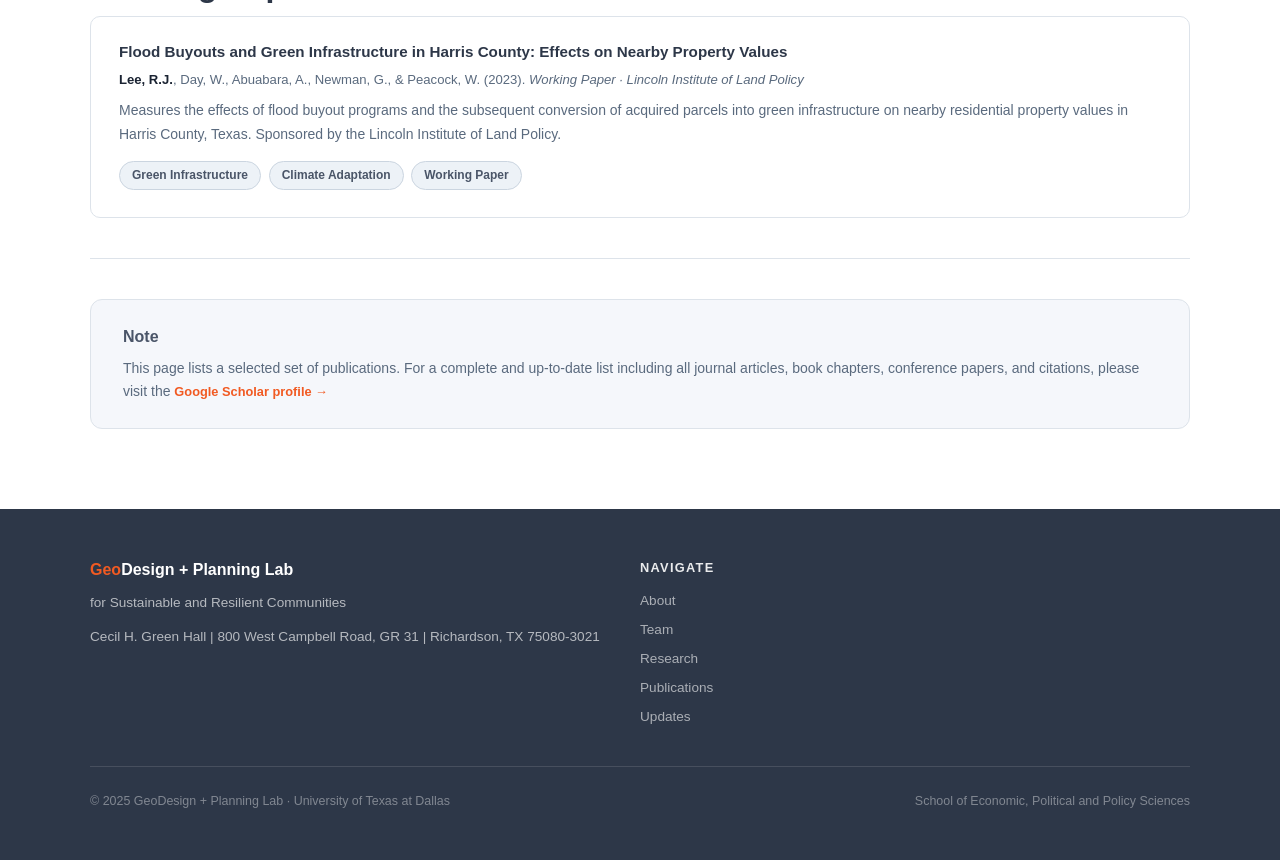
==== commit d15972be: "Update affiliation to UT Dallas; update footer address and remove Institution section" ====
--- a/publications.html
+++ b/publications.html
@@ -126,7 +126,7 @@
       <div>
         <div class="footer-brand"><span>Geo</span>Design + Planning Lab</div>
         <p style="margin-top:0.4rem;">for Sustainable and Resilient Communities</p>
-        <p style="margin-top:0.75rem;">501 W. César E. Chávez Blvd.<br>San Antonio, TX 78207</p>
+        <p style="margin-top:0.75rem;">Cecil H. Green Hall | 800 West Campbell Road, GR 31 | Richardson, TX 75080-3021</p>
       </div>
       <div class="footer-col">
         <h4>Navigate</h4>
@@ -138,17 +138,10 @@
           <li><a href="updates.html">Updates</a></li>
         </ul>
       </div>
-      <div class="footer-col">
-        <h4>Institution</h4>
-        <ul>
-          <li><a href="https://ceid.utsa.edu" target="_blank">CEID at UTSA</a></li>
-          <li><a href="https://ceid.utsa.edu/geodesign-lab/" target="_blank">Official Site</a></li>
-        </ul>
-      </div>
     </div>
     <div class="footer-bottom">
-      <span>© 2025 GeoDesign + Planning Lab · University of Texas at San Antonio</span>
-      <span>School of Architecture and Planning</span>
+      <span>© 2025 GeoDesign + Planning Lab · University of Texas at Dallas</span>
+      <span>School of Economic, Political and Policy Sciences</span>
     </div>
   </footer>
 
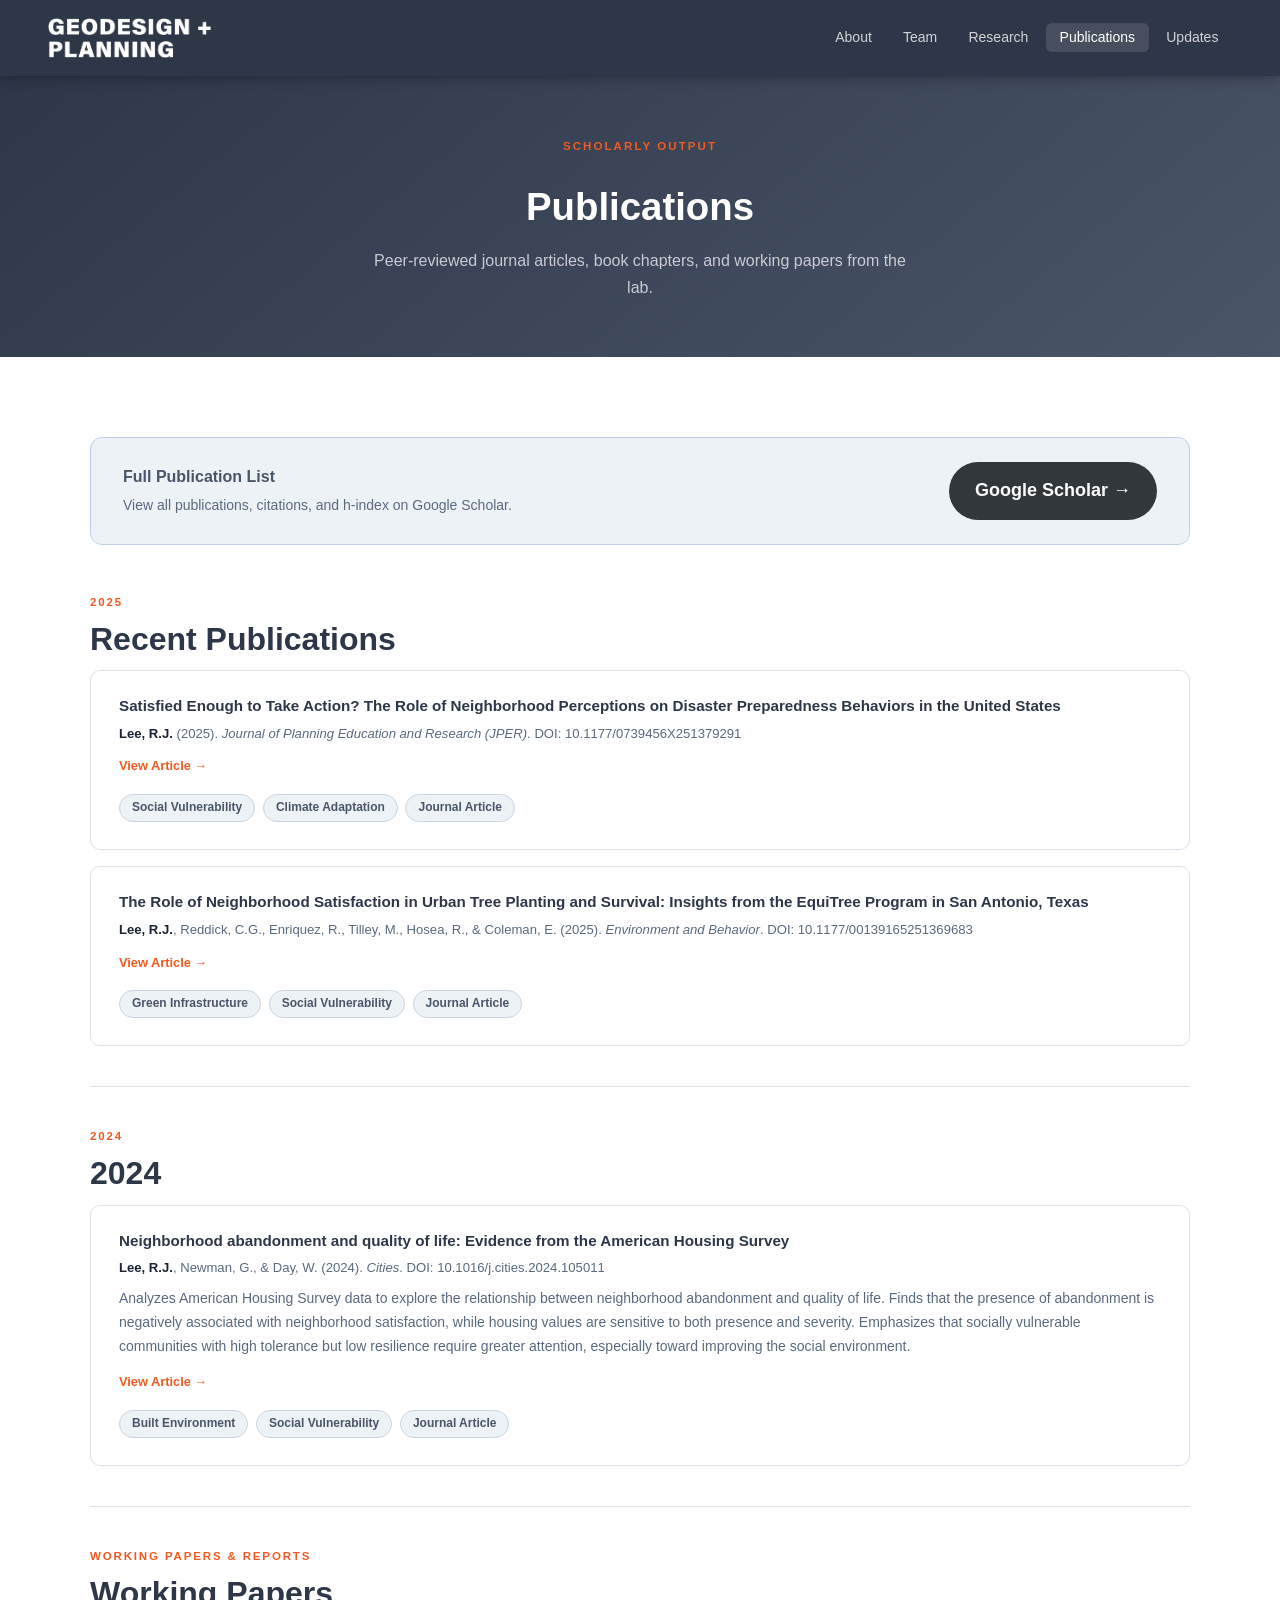
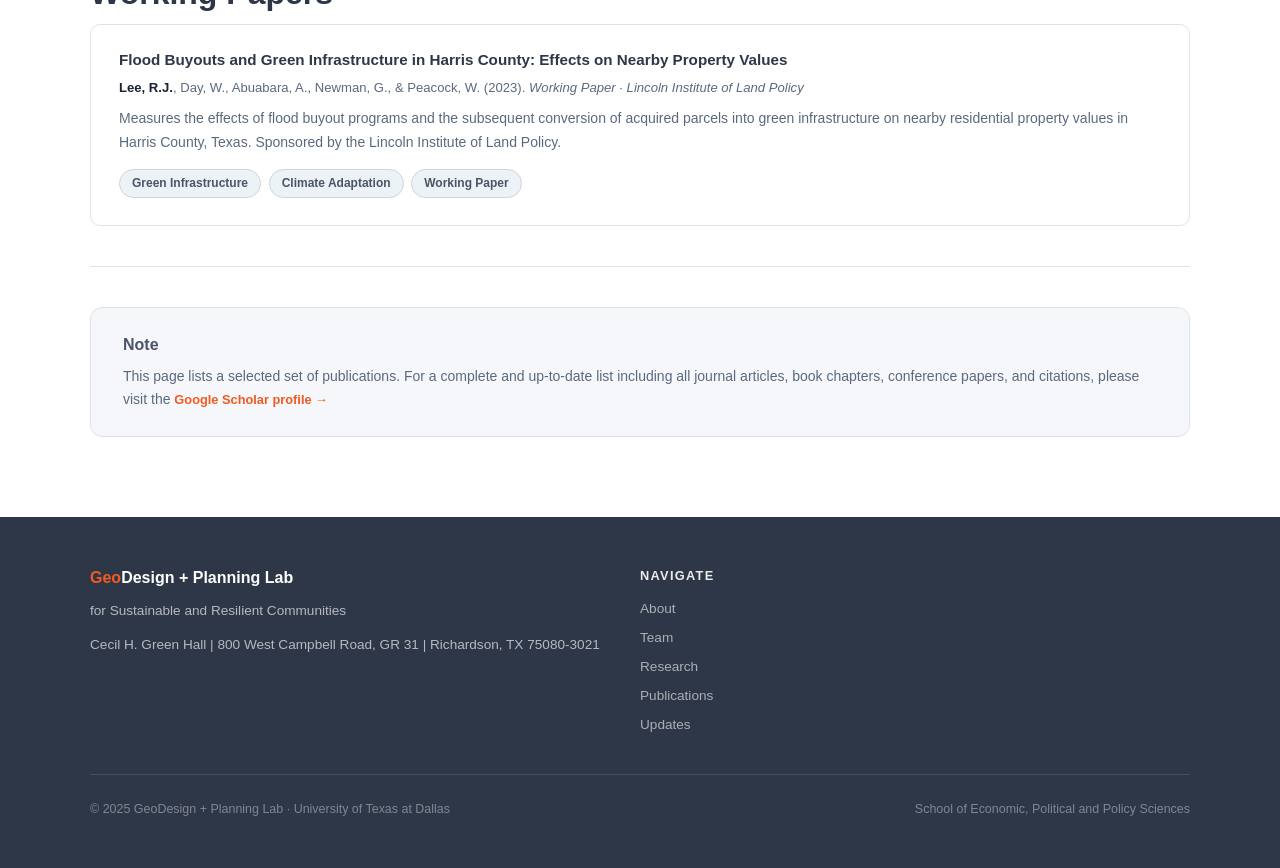
==== commit 22884645: "Put the GeoDesign wordmark in the header Replace the text brand in the nav with a white wordmark on " ====
--- a/publications.html
+++ b/publications.html
@@ -10,8 +10,8 @@
 
   <nav>
     <a class="nav-brand" href="index.html">
-      <span class="brand-main"><span>Geo</span>Design + Planning Lab</span>
-      <span class="brand-sub">for Sustainable and Resilient Communities</span>
+      <img class="brand-logo" src="image/logo/geodesign_white_mark.png"
+           alt="GeoDesign + Planning Lab" />
     </a>
     <ul class="nav-links">
       <li><a href="index.html">About</a></li>
--- a/style.css
+++ b/style.css
@@ -38,7 +38,7 @@
   align-items: center;
   justify-content: space-between;
   padding: 0 3rem;
-  height: 68px;
+  height: 76px;
   box-shadow: 0 2px 12px rgba(0,0,0,0.3);
 }
 
@@ -47,6 +47,12 @@
   flex-direction: column;
   text-decoration: none;
   line-height: 1.2;
+}
+
+.nav-brand .brand-logo {
+  height: 40px;
+  width: auto;
+  display: block;
 }
 
 .nav-brand .brand-main {
@@ -88,9 +94,13 @@
 
 /* ── HERO ── */
 .hero {
-  background: #edf2f7;
+  background-color: var(--blue-light);
+  background-image:
+    radial-gradient(ellipse 70% 60% at 50% -10%, rgba(241,90,34,0.10), transparent 70%),
+    repeating-linear-gradient(0deg,  rgba(45,55,72,0.055) 0 1px, transparent 1px 52px),
+    repeating-linear-gradient(90deg, rgba(45,55,72,0.055) 0 1px, transparent 1px 52px);
   color: var(--text);
-  padding: 5.5rem 3rem 5rem;
+  padding: 5rem 3rem 4.5rem;
   text-align: center;
   border-bottom: 1px solid var(--border);
 }
@@ -496,8 +506,18 @@
 
 /* ── RESPONSIVE ── */
 @media (max-width: 768px) {
-  nav { padding: 0 1.25rem; }
-  .nav-links { gap: 0; }
+  /* stack the header so nothing is clipped on a phone */
+  nav {
+    flex-direction: column;
+    align-items: center;
+    height: auto;
+    padding: 0.7rem 1rem 0.8rem;
+    gap: 0.45rem;
+  }
+  .nav-brand { align-items: center; text-align: center; }
+  .nav-brand .brand-logo { height: 26px; }
+  .nav-brand .brand-sub { display: none; }
+  .nav-links { flex-wrap: wrap; justify-content: center; gap: 0.1rem; }
   .nav-links a { padding: 0.35rem 0.6rem; font-size: 0.8rem; }
   section { padding: 3.5rem 1.25rem; }
   .hero, .page-hero { padding: 3.5rem 1.25rem; }
